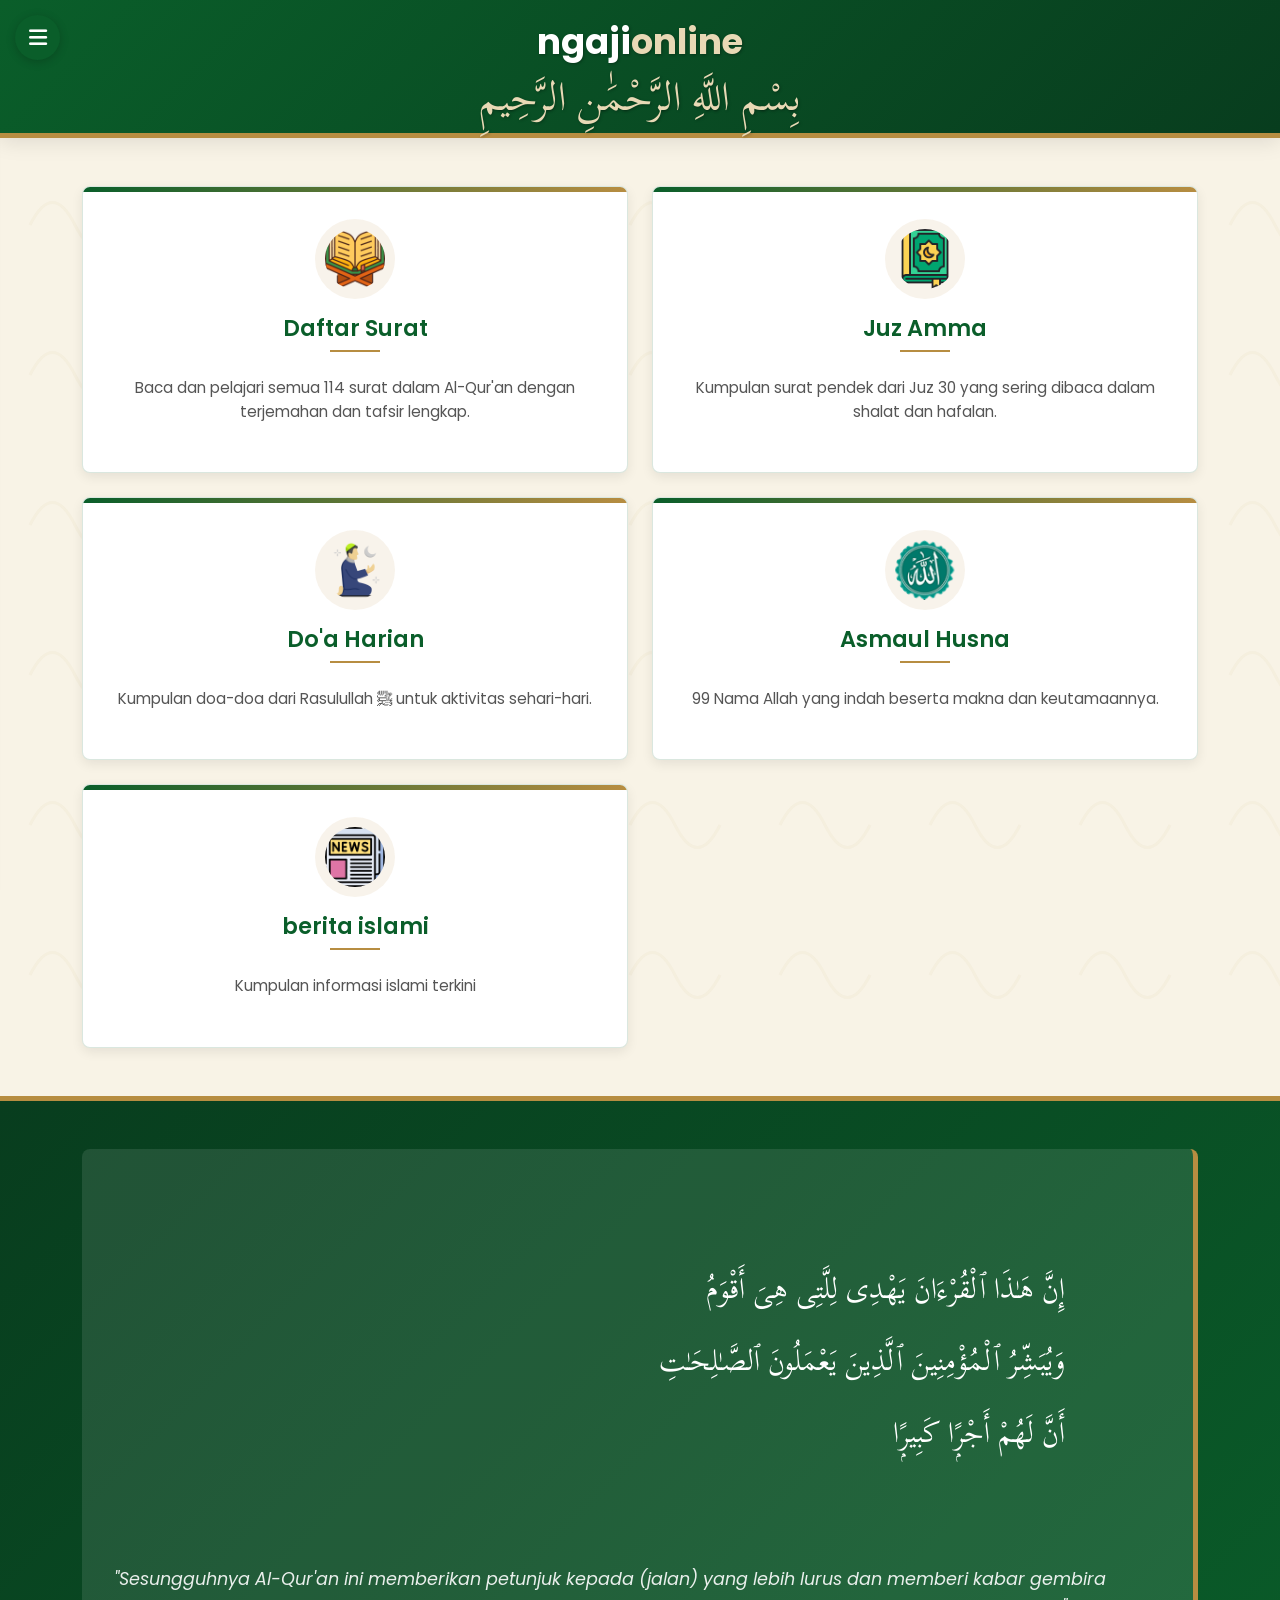
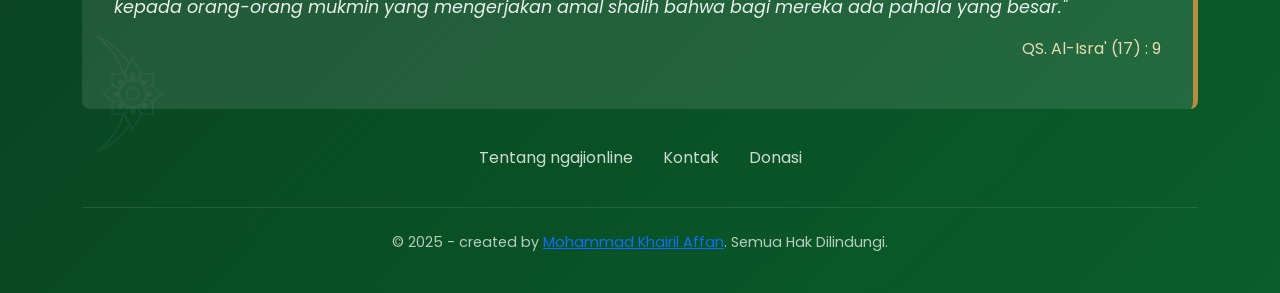
==== index.html @ c401ebb1 "Add files via upload" ====
<!DOCTYPE html>
<html lang="id">
  <head>
    <meta charset="utf-8" />
    <meta name="viewport" content="width=device-width, initial-scale=1" />
    <title>ngajionline - Platform Digital Al-Qur'an</title>
    <link
      href="https://cdn.jsdelivr.net/npm/bootstrap@5.2.3/dist/css/bootstrap.min.css"
      rel="stylesheet"
    />
    <link
      rel="stylesheet"
      href="https://cdnjs.cloudflare.com/ajax/libs/font-awesome/6.4.0/css/all.min.css"
    />
    <link
      href="https://fonts.googleapis.com/css2?family=Poppins:wght@300;400;500;600;700&family=Amiri:wght@400;700&family=Lateef&family=Scheherazade+New:wght@400;700&display=swap"
      rel="stylesheet"
    />
    <style>
      :root {
        --islamic-green: #0a5e2a;
        --gold: #b78d41;
        --cream: #f8f3e6;
        --light-gold: #e8d9b5;
        --dark-green: #083d1e;
        --white: #ffffff;
      }

      body {
        font-family: "Poppins", sans-serif;
        background-color: var(--cream);
        color: #333;
        overflow-x: hidden;
        background-image: url('data:image/svg+xml;utf8,<svg xmlns="http://www.w3.org/2000/svg" width="100" height="100" viewBox="0 0 100 100" opacity="0.05"><path d="M20,50 Q35,20 50,50 Q65,80 80,50" stroke="%23B78D41" fill="none" stroke-width="2"/></svg>');
        background-size: 150px;
      }

      /* Enhanced Sidebar Styles */
      .sidebar {
        height: 100vh;
        width: 280px;
        position: fixed;
        top: 0;
        left: -300px;
        background: linear-gradient(
          to bottom,
          var(--islamic-green),
          var(--dark-green)
        );
        box-shadow: 5px 0 15px rgba(0, 0, 0, 0.2);
        transition: 0.3s;
        z-index: 1000;
        padding-top: 20px;
        overflow-y: auto;
        color: white;
      }

      .sidebar-open {
        left: 0;
      }

      .sidebar-header {
        padding: 20px;
        text-align: center;
        border-bottom: 1px solid rgba(255, 255, 255, 0.1);
        margin-bottom: 20px;
        position: relative;
      }

      .sidebar-title {
        font-family: "Poppins", sans-serif;
        font-weight: 600;
        font-size: 1.5rem;
        color: var(--light-gold);
        margin-bottom: 0;
      }

      .menu-toggle {
        position: fixed;
        left: 15px;
        top: 15px;
        z-index: 1100;
        background: var(--islamic-green);
        color: white;
        border: none;
        width: 45px;
        height: 45px;
        border-radius: 50%;
        font-size: 1.3rem;
        box-shadow: 0 2px 10px rgba(0, 0, 0, 0.2);
        transition: all 0.3s ease;
      }

      .menu-toggle:hover {
        background: var(--dark-green);
        transform: scale(1.1);
      }

      .overlay {
        position: fixed;
        top: 0;
        left: 0;
        width: 100%;
        height: 100%;
        background: rgba(0, 0, 0, 0.5);
        z-index: 999;
        display: none;
        backdrop-filter: blur(3px);
      }

      .sidebar-menu {
        padding: 0 20px;
      }

      .sidebar-menu li {
        margin-bottom: 5px;
        position: relative;
        transition: all 0.3s ease;
      }

      .sidebar-menu li a {
        display: block;
        padding: 12px 15px;
        color: rgba(255, 255, 255, 0.9);
        text-decoration: none;
        border-radius: 5px;
        transition: all 0.3s ease;
        font-size: 0.95rem;
        position: relative;
        z-index: 1;
      }

      .sidebar-menu li a:hover {
        color: white;
        background: rgba(255, 255, 255, 0.1);
        transform: translateX(5px);
      }

      .sidebar-menu li a::before {
        content: "";
        position: absolute;
        top: 0;
        left: 0;
        width: 3px;
        height: 100%;
        background: var(--gold);
        border-radius: 5px 0 0 5px;
        opacity: 0;
        transition: all 0.3s ease;
      }

      .sidebar-menu li a:hover::before {
        opacity: 1;
      }

      .sidebar-menu li i {
        width: 25px;
        text-align: center;
        margin-right: 10px;
        color: var(--light-gold);
      }

      .sidebar-footer {
        padding: 20px;
        text-align: center;
        margin-top: 20px;
        border-top: 1px solid rgba(255, 255, 255, 0.1);
        font-size: 0.8rem;
        color: rgba(255, 255, 255, 0.6);
      }

      .sidebar-pattern {
        position: absolute;
        bottom: 0;
        right: 0;
        width: 100px;
        height: 100px;
        background-image: url('data:image/svg+xml;utf8,<svg xmlns="http://www.w3.org/2000/svg" viewBox="0 0 100 100"><path d="M20,50 Q35,20 50,50 Q65,80 80,50" stroke="%23B78D41" fill="none" stroke-width="2" opacity="0.2"/></svg>');
        background-repeat: no-repeat;
        background-position: bottom right;
        opacity: 0.1;
        z-index: 0;
      }

      .arabic-text {
        font-family: "Scheherazade New", "Amiri", serif;
        font-size: 2rem;
        text-align: center;
        margin-bottom: 2rem;
      }

      .arabic-font {
        font-family: "Scheherazade New", "Amiri", "Lateef", serif;
      }

      /* Header Styles */
      .main-header {
        background: linear-gradient(
          135deg,
          var(--islamic-green) 0%,
          var(--dark-green) 100%
        );
        box-shadow: 0 4px 20px rgba(0, 0, 0, 0.1);
        padding: 1rem 0;
        position: relative;
        z-index: 1000;
        border-bottom: 5px solid var(--gold);
      }

      .basmallah {
        font-family: "Scheherazade New", serif;
        font-size: 2.5rem;
        color: var(--light-gold);
        text-align: center;
        margin-top: 0.5rem;
        line-height: 1;
        text-shadow: 1px 1px 3px rgba(0, 0, 0, 0.3);
      }

      .logo {
        font-family: "Poppins", sans-serif;
        font-weight: 700;
        font-size: 2.2rem;
        color: var(--white);
        text-align: center;
        text-shadow: 1px 1px 3px rgba(0, 0, 0, 0.3);
        position: relative;
        display: inline-block;
      }

      .logo span {
        color: var(--light-gold);
      }

      .logo-container {
        text-align: center;
        position: relative;
      }

      /* Menu Card Styles */
      .menu-grid {
        display: grid;
        grid-template-columns: repeat(auto-fit, minmax(280px, 1fr));
        gap: 2rem;
        padding: 2rem;
      }

      .menu-card {
        background: var(--white);
        border-radius: 8px;
        overflow: hidden;
        box-shadow: 0 4px 12px rgba(0, 0, 0, 0.08);
        transition: all 0.3s ease;
        text-decoration: none !important;
        border: 1px solid rgba(10, 94, 42, 0.15);
        position: relative;
        height: 100%;
        display: flex;
        flex-direction: column;
      }

      .menu-card:hover {
        transform: translateY(-5px);
        box-shadow: 0 8px 20px rgba(0, 0, 0, 0.12);
      }

      .menu-card::before {
        content: "";
        position: absolute;
        top: 0;
        left: 0;
        right: 0;
        height: 5px;
        background: linear-gradient(
          90deg,
          var(--islamic-green) 0%,
          var(--gold) 100%
        );
      }

      .card-icon {
        width: 80px;
        height: 80px;
        margin: 2rem auto 1rem;
        display: flex;
        align-items: center;
        justify-content: center;
        background: rgba(183, 141, 65, 0.1);
        border-radius: 50%;
        color: var(--islamic-green);
        font-size: 2.5rem;
      }

      .card-title {
        color: var(--islamic-green);
        font-weight: 600;
        text-align: center;
        margin-bottom: 1.5rem;
        font-size: 1.4rem;
        position: relative;
        padding-bottom: 10px;
      }

      .card-title::after {
        content: "";
        position: absolute;
        bottom: 0;
        left: 50%;
        transform: translateX(-50%);
        width: 50px;
        height: 2px;
        background: var(--gold);
      }

      .card-desc {
        color: #555;
        text-align: center;
        padding: 0 1.5rem 2rem;
        font-size: 0.95rem;
        line-height: 1.6;
      }

      /* Ayat Hari Ini Section */
      .daily-verse {
        background: var(--white);
        border-radius: 8px;
        padding: 2rem;
        margin: 2rem auto;
        max-width: 800px;
        box-shadow: 0 4px 12px rgba(0, 0, 0, 0.08);
        border-top: 5px solid var(--islamic-green);
        position: relative;
        overflow: hidden;
      }

      .daily-verse::before {
        content: "﴾";
        font-family: "Scheherazade New", serif;
        font-size: 8rem;
        color: rgba(183, 141, 65, 0.1);
        position: absolute;
        top: -20px;
        right: 10px;
        line-height: 1;
        z-index: 0;
      }

      .verse-title {
        color: var(--islamic-green);
        font-weight: 600;
        margin-bottom: 1.5rem;
        text-align: center;
        position: relative;
        z-index: 1;
      }

      .verse-arabic {
        font-family: "Scheherazade New", serif;
        font-size: 2.2rem;
        line-height: 1.8;
        text-align: right;
        color: var(--dark-green);
        margin-bottom: 1.5rem;
        position: relative;
        z-index: 1;
      }

      .verse-translation {
        font-style: italic;
        color: #555;
        font-size: 1.1rem;
        line-height: 1.6;
        margin-bottom: 0.5rem;
        position: relative;
        z-index: 1;
      }

      .verse-reference {
        color: var(--gold);
        font-weight: 500;
        text-align: center;
        position: relative;
        z-index: 1;
      }

      /* Footer Styles */
      .main-footer {
        background: linear-gradient(
          135deg,
          var(--dark-green) 0%,
          var(--islamic-green) 100%
        );
        color: var(--white);
        padding: 3rem 0 1.5rem;
        position: relative;
        overflow: hidden;
        border-top: 5px solid var(--gold);
      }

      .verse-container {
        background: rgba(255, 255, 255, 0.1);
        border-radius: 8px;
        padding: 2rem;
        margin-bottom: 2rem;
        border-right: 5px solid var(--gold);
        position: relative;
      }

      .verse-container::before {
        content: "﴿";
        font-family: "Scheherazade New", serif;
        font-size: 8rem;
        color: rgba(255, 255, 255, 0.05);
        position: absolute;
        bottom: -30px;
        left: 10px;
        line-height: 1;
      }

      .footer-verse-arabic {
        font-family: "Scheherazade New", serif;
        font-size: 2rem;
        line-height: 1.8;
        text-align: right;
        color: var(--white);
        margin-bottom: 1.5rem;
      }

      .footer-verse-translation {
        font-style: italic;
        opacity: 0.9;
        font-size: 1.1rem;
        line-height: 1.6;
      }

      .footer-verse-reference {
        text-align: right;
        color: var(--light-gold);
      }

      .footer-links {
        display: flex;
        justify-content: center;
        flex-wrap: wrap;
        margin-bottom: 2rem;
      }

      .footer-links a {
        color: rgba(255, 255, 255, 0.8);
        text-decoration: none;
        transition: all 0.3s ease;
        margin: 0 15px;
        position: relative;
        padding: 5px 0;
      }

      .footer-links a:hover {
        color: var(--light-gold);
      }

      .footer-links a::after {
        content: "";
        position: absolute;
        bottom: 0;
        left: 0;
        width: 0;
        height: 1px;
        background: var(--light-gold);
        transition: width 0.3s ease;
      }

      .footer-links a:hover::after {
        width: 100%;
      }

      .copyright {
        margin-top: 2rem;
        padding-top: 1.5rem;
        border-top: 1px solid rgba(255, 255, 255, 0.1);
        color: rgba(255, 255, 255, 0.7);
        font-size: 0.9rem;
        text-align: center;
      }

      /* Dekorasi Islami */
      .islamic-pattern {
        position: absolute;
        width: 150px;
        height: 150px;
        opacity: 0.1;
        z-index: 0;
      }

      .pattern-1 {
        top: 20px;
        left: 20px;
        background-image: url('data:image/svg+xml;utf8,<svg xmlns="http://www.w3.org/2000/svg" viewBox="0 0 100 100"><path d="M50,0 C60,20 80,20 100,50 C80,60 80,80 50,100 C40,80 20,80 0,50 C20,40 20,20 50,0 Z" fill="%23B78D41"/></svg>');
        background-size: contain;
      }

      .pattern-2 {
        bottom: 20px;
        right: 20px;
        background-image: url('data:image/svg+xml;utf8,<svg xmlns="http://www.w3.org/2000/svg" viewBox="0 0 100 100"><path d="M20,50 Q35,20 50,50 Q65,80 80,50" stroke="%23B78D41" fill="none" stroke-width="4"/></svg>');
        background-size: contain;
        transform: rotate(180deg);
      }

      .footer-verse-container {
        background: rgba(255, 255, 255, 0.1);
        border-radius: 8px;
        padding: 1.5rem;
        margin-bottom: 2rem;
        border-right: 5px solid var(--gold);
        position: relative;
      }

      .footer-verse-arabic {
        font-family: "Scheherazade New", "Amiri", serif;
        font-size: 1.8rem;
        line-height: 2.5;
        text-align: right;
        color: var(--white);
        margin-bottom: 1.5rem;
        word-wrap: break-word;
        white-space: pre-wrap;
        overflow-wrap: anywhere;
        hyphens: manual;
        padding: 0;
        direction: rtl;
        text-align: justify;
        text-justify: inter-word;
      }

      .footer-verse-translation {
        font-style: italic;
        opacity: 0.9;
        font-size: 1.1rem;
        line-height: 1.6;
        text-align: left;
        margin-top: 1rem;
      }
      /* Thank You Popup Styles */
      #thankYouModal .modal-content {
        border-radius: 15px;
        overflow: hidden;
      }

      #thankYouModal .modal-body {
        padding: 0;
      }

      #thankYouModal h4 {
        font-family: "Poppins", sans-serif;
        font-weight: 600;
        color: var(--islamic-green);
      }

      #thankYouModal p {
        font-family: "Poppins", sans-serif;
        font-size: 1.1rem;
        line-height: 1.6;
      }

      #thankYouModal .text-muted {
        font-style: italic;
      }

      /* Responsive Adjustments */
      @media (max-width: 768px) {
        .main-header {
          padding: 0.5rem 0;
          position: sticky;
          top: 0;
          z-index: 1000;
        }

        .logo {
          font-size: 1.5rem;
        }

        .basmallah {
          font-size: 1.8rem;
          margin-top: 0.3rem;
        }

        .footer-verse-arabic {
          font-size: 1.6rem;
          line-height: 2.2;
        }
      }

      @media (max-width: 576px) {
        .footer-verse-arabic {
          font-size: 1.4rem;
          line-height: 2;
        }

        .footer-verse-translation {
          font-size: 1rem;
        }

        /* Tambahkan navbar mobile */
        .mobile-navbar {
          display: flex;
          justify-content: space-around;
          background: var(--dark-green);
          padding: 0.5rem 0;
          position: fixed;
          bottom: 0;
          width: 100%;
          z-index: 1000;
        }

        .mobile-nav-item {
          color: white;
          text-align: center;
          font-size: 0.8rem;
        }

        .mobile-nav-item i {
          display: block;
          font-size: 1.2rem;
          margin-bottom: 0.2rem;
        }
      }
    </style>
  </head>
  <body>
    <!-- Tombol Toggle Sidebar -->
    <button class="menu-toggle">
      <i class="fas fa-bars"></i>
    </button>

    <!-- Overlay -->
    <div class="overlay"></div>

    <!-- Enhanced Sidebar -->
    <div class="sidebar">
      <div class="sidebar-header">
        <h3 class="sidebar-title">ngaji online</h3>
      </div>

      <ul class="sidebar-menu list-unstyled">
        <li>
          <a href="#"> <i class="fas fa-home"></i> Beranda </a>
        </li>
        <li>
          <a href="/surat/index.html">
            <i class="fas fa-book-quran"></i> Daftar Surat
          </a>
        </li>
        <li>
          <a href="/juz-amma/index.html">
            <i class="fas fa-star"></i> Juz Amma
          </a>
        </li>
        <li>
          <a href="/doa-doa/index.html">
            <i class="fas fa-hands-praying"></i> Doa Harian
          </a>
        </li>
        <li>
          <a href="/asmaul-husna/index.html">
            <i class="fas fa-pray"></i> Asmaul Husna
          </a>
        </li>
        <li>
          <a href="profil.html">
            <i class="fas fa-user-tie"></i> Profile Pengembang
          </a>
        </li>
        <li>
          <a href="#" id="reportIssueBtn">
            <i class="fas fa-bug"></i> Laporkan Masalah
          </a>
        </li>
      </ul>

      <div class="sidebar-footer">
        <p>ngajionline v1.0.0</p>
        <p class="arabic-font" style="font-size: 1.2rem; margin-top: 5px">
          وَمَا تَوْفِيقِي إِلَّا بِاللَّهِ
        </p>
      </div>

      <div class="sidebar-pattern"></div>
    </div>

    <!-- Report Issue Modal -->
    <div
      class="modal fade"
      id="reportIssueModal"
      tabindex="-1"
      aria-hidden="true"
    >
      <div class="modal-dialog">
        <div class="modal-content">
          <div class="modal-header">
            <h5 class="modal-title">Laporkan Masalah</h5>
            <button
              type="button"
              class="btn-close"
              data-bs-dismiss="modal"
              aria-label="Close"
            ></button>
          </div>
          <div class="modal-body">
            <form id="issueForm">
              <div class="mb-3">
                <label for="issueName" class="form-label">Nama Masalah*</label>
                <input
                  type="text"
                  class="form-control"
                  id="issueName"
                  required
                />
              </div>
              <div class="mb-3">
                <label for="issueDescription" class="form-label"
                  >Deskripsi Masalah*</label
                >
                <textarea
                  class="form-control"
                  id="issueDescription"
                  rows="3"
                  required
                ></textarea>
              </div>
              <div class="mb-3">
                <label for="issueLocation" class="form-label"
                  >Letak Masalah*</label
                >
                <input
                  type="text"
                  class="form-control"
                  id="issueLocation"
                  required
                />
              </div>
              <div class="mb-3">
                <label for="issueScreenshot" class="form-label"
                  >Screenshot (Opsional)</label
                >
                <input
                  class="form-control"
                  type="file"
                  id="issueScreenshot"
                  accept="image/*"
                />
              </div>
              <div class="alert alert-info">
                Laporan akan dikirim via WhatsApp ke tim pengembang
              </div>
            </form>
          </div>
          <div class="modal-footer">
            <button
              type="button"
              class="btn btn-secondary"
              data-bs-dismiss="modal"
            >
              Tutup
            </button>
            <button type="button" class="btn btn-primary" id="sendReportBtn">
              Kirim Laporan
            </button>
          </div>
        </div>
      </div>
    </div>

    <script>
      document.addEventListener("DOMContentLoaded", function () {
        // Show modal when report issue is clicked
        document
          .getElementById("reportIssueBtn")
          .addEventListener("click", function (e) {
            e.preventDefault();
            var modal = new bootstrap.Modal(
              document.getElementById("reportIssueModal")
            );
            modal.show();
          });

        // Handle form submission
        document
          .getElementById("sendReportBtn")
          .addEventListener("click", function () {
            const name = document.getElementById("issueName").value;
            const description =
              document.getElementById("issueDescription").value;
            const location = document.getElementById("issueLocation").value;
            const fileInput = document.getElementById("issueScreenshot");

            if (!name || !description || !location) {
              alert("Harap isi semua field yang wajib diisi!");
              return;
            }

            // Format WhatsApp message
            let message =
              `*Laporan Masalah Ngaji Online*%0A%0A` +
              `*Nama Masalah:* ${name}%0A` +
              `*Deskripsi:* ${description}%0A` +
              `*Letak Masalah:* ${location}%0A` +
              `*Versi Aplikasi:* 1.0.0%0A` +
              `*Tanggal:* ${new Date().toLocaleString()}`;

            if (fileInput.files.length > 0) {
              message +=
                "%0A%0A*Catatan:* Terdapat screenshot yang dilampirkan";
            }

            // Open WhatsApp with the message
            window.open(
              `https://wa.me/6289630961095?text=${message}`,
              "_blank"
            );

            // Close the modal
            var modal = bootstrap.Modal.getInstance(
              document.getElementById("reportIssueModal")
            );
            modal.hide();

            // Reset form
            document.getElementById("issueForm").reset();

            // Show thank you popup
            var thankYouModal = new bootstrap.Modal(
              document.getElementById("thankYouModal")
            );
            thankYouModal.show();
          });
      });
    </script>

    <!-- Header with Basmallah -->
    <header class="main-header">
      <div class="container">
        <div class="logo-container">
          <div class="logo">ngaji<span>online</span></div>
        </div>
        <div class="basmallah arabic-font">
          بِسْمِ اللَّهِ الرَّحْمَٰنِ الرَّحِيمِ
        </div>
      </div>
    </header>

    <!-- Main Content -->
    <main class="container my-5">
      <!-- Feature Cards Grid -->
      <div class="row g-4">
        <div class="col-md-6">
          <a href="surat" class="menu-card">
            <div class="card-icon">
              <img
                src="/img/icon-surat.png"
                alt="Daftar Surat"
                style="
                  width: 60px;
                  height: 60px;
                  object-fit: cover;
                  border-radius: 50%;
                "
              />
            </div>
            <h3 class="card-title">Daftar Surat</h3>
            <p class="card-desc">
              Baca dan pelajari semua 114 surat dalam Al-Qur'an dengan
              terjemahan dan tafsir lengkap.
            </p>
          </a>
        </div>
        <div class="col-md-6">
          <a href="juz-amma" class="menu-card">
            <div class="card-icon">
              <img
                src="/img/juz-amma.png"
                alt="Juz Amma"
                style="
                  width: 60px;
                  height: 60px;
                  object-fit: cover;
                  border-radius: 50%;
                "
              />
            </div>
            <h3 class="card-title">Juz Amma</h3>
            <p class="card-desc">
              Kumpulan surat pendek dari Juz 30 yang sering dibaca dalam shalat
              dan hafalan.
            </p>
          </a>
        </div>
        <div class="col-md-6">
          <a href="doa-doa" class="menu-card">
            <div class="card-icon">
              <img
                src="/img/icon_doa.png"
                alt="Doa Harian"
                style="
                  width: 60px;
                  height: 60px;
                  object-fit: cover;
                  border-radius: 50%;
                "
              />
            </div>
            <h3 class="card-title">Do'a Harian</h3>
            <p class="card-desc">
              Kumpulan doa-doa dari Rasulullah ﷺ untuk aktivitas sehari-hari.
            </p>
          </a>
        </div>
        <div class="col-md-6">
          <a href="asmaul-husna" class="menu-card">
            <div class="card-icon">
              <img
                src="/img/icon-asmaul-husna.png"
                alt="Asmaul Husna"
                style="
                  width: 60px;
                  height: 60px;
                  object-fit: cover;
                  border-radius: 50%;
                "
              />
            </div>
            <h3 class="card-title">Asmaul Husna</h3>
            <p class="card-desc">
              99 Nama Allah yang indah beserta makna dan keutamaannya.
            </p>
          </a>
        </div>
        <div class="col-md-6">
          <a href="berita-islam" class="menu-card">
            <div class="card-icon">
              <img
                src="/img/newspaper.png"
                alt="Doa Tahlil"
                style="
                  width: 60px;
                  height: 60px;
                  object-fit: cover;
                  border-radius: 50%;
                "
              />
            </div>
            <h3 class="card-title">berita islami</h3>
            <p class="card-desc">Kumpulan informasi islami terkini</p>
          </a>
        </div>
      </div>
    </main>

    <!-- Footer with Verse -->
    <footer class="main-footer">
      <div class="container">
        <div class="verse-container">
          <p class="footer-verse-arabic" dir="rtl">
            إِنَّ هَـٰذَا ٱلْقُرْءَانَ يَهْدِى لِلَّتِى هِىَ أَقْوَمُ
            وَيُبَشِّرُ ٱلْمُؤْمِنِينَ ٱلَّذِينَ يَعْمَلُونَ ٱلصَّـٰلِحَـٰتِ
            أَنَّ لَهُمْ أَجْرًۭا كَبِيرًۭا
          </p>
          <p class="footer-verse-translation">
            "Sesungguhnya Al-Qur'an ini memberikan petunjuk kepada (jalan) yang
            lebih lurus dan memberi kabar gembira kepada orang-orang mukmin yang
            mengerjakan amal shalih bahwa bagi mereka ada pahala yang besar."
          </p>
          <p class="footer-verse-reference">QS. Al-Isra' (17) : 9</p>
        </div>

        <div class="footer-links">
          <a href="#">Tentang ngajionline</a>
          <a href="/profil.html">Kontak</a>
          <a href="https://saweria.co/khairilaffan">Donasi</a>
        </div>

        <div class="copyright">
          <p>
            &copy; 2025 - created by
            <a href="profil.html">Mohammad Khairil Affan</a>. Semua Hak
            Dilindungi.
          </p>
        </div>
      </div>
    </footer>

    <script src="https://code.jquery.com/jquery-3.6.2.min.js"></script>
    <script>
      $(document).ready(function () {
        // Toggle sidebar
        $(".menu-toggle").click(function () {
          $(".sidebar").toggleClass("sidebar-open");
          $(".overlay").fadeToggle();
          $("body").toggleClass("no-scroll");
          $(".mobile-nav-item").removeClass("active");
          $(this).addClass("active");
        });

        // Tutup sidebar saat klik overlay
        $(".overlay").click(function () {
          $(".sidebar").removeClass("sidebar-open");
          $(this).fadeOut();
          $("body").removeClass("no-scroll");
        });

        // Animasi menu item
        $(".sidebar-menu li").each(function (index) {
          $(this).css("transition-delay", index * 0.1 + "s");
        });
      });
    </script>
    <script src="https://cdn.jsdelivr.net/npm/bootstrap@5.2.3/dist/js/bootstrap.bundle.min.js"></script>

    <!-- Thank You Popup -->
    <div class="modal fade" id="thankYouModal" tabindex="-1" aria-hidden="true">
      <div class="modal-dialog modal-dialog-centered">
        <div
          class="modal-content"
          style="border: none; background: transparent"
        >
          <div class="text-center">
            <div
              class="bg-white p-4 rounded"
              style="box-shadow: 0 5px 15px rgba(0, 0, 0, 0.1)"
            >
              <h4 class="text-success mb-3">Terima Kasih Atas Laporan Anda</h4>
              <p class="mb-3">
                "Barangsiapa menunjuki kepada kebaikan maka dia akan mendapatkan
                pahala seperti pahala orang yang mengerjakannya"
              </p>
              <p class="text-muted small">HR. Muslim no. 1893</p>
              <button
                type="button"
                class="btn btn-success mt-2"
                data-bs-dismiss="modal"
              >
                Tutup
              </button>
            </div>
          </div>
        </div>
      </div>
    </div>
  </body>
</html>
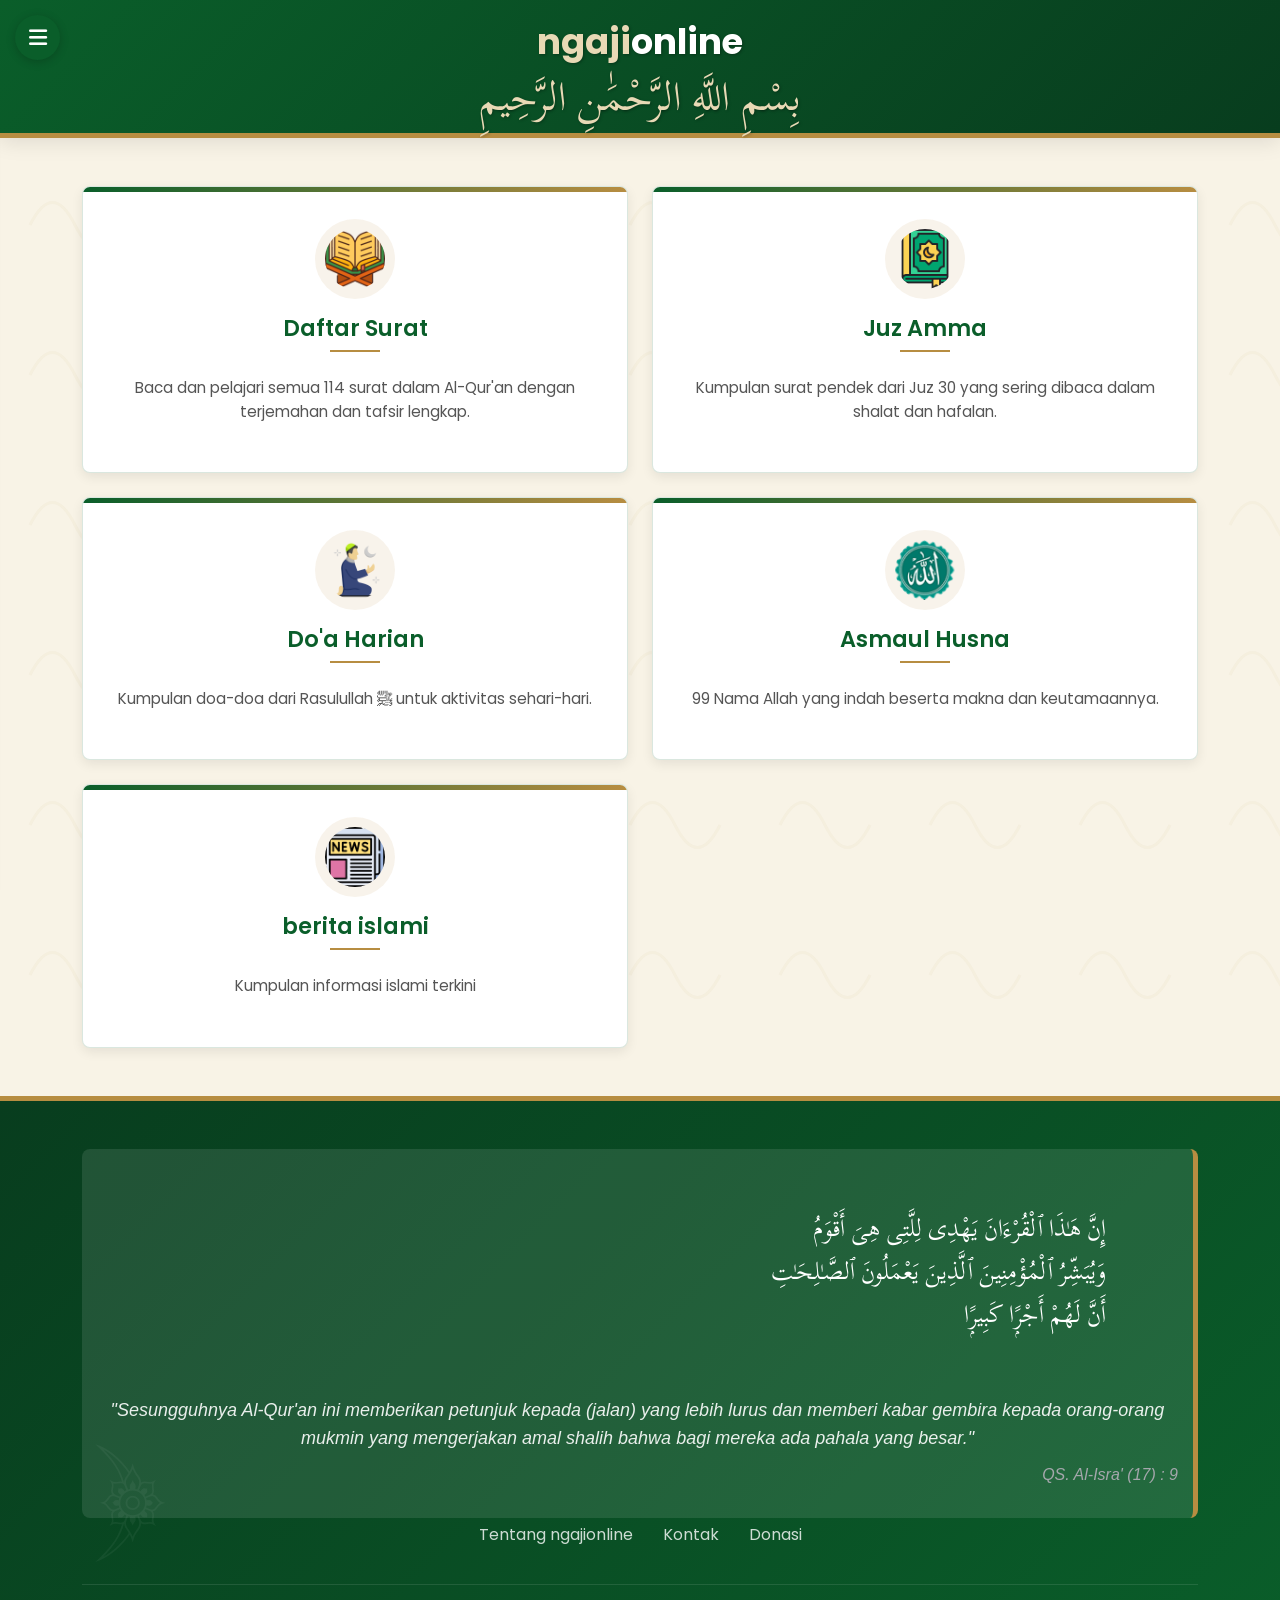
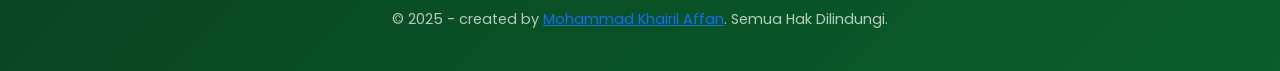
==== commit b4de39db: "Update index.html" ====
--- a/index.html
+++ b/index.html
@@ -646,22 +646,22 @@
           <a href="#"> <i class="fas fa-home"></i> Beranda </a>
         </li>
         <li>
-          <a href="/surat/index.html">
+          <a href="surat/index.html">
             <i class="fas fa-book-quran"></i> Daftar Surat
           </a>
         </li>
         <li>
-          <a href="/juz-amma/index.html">
+          <a href="juz-amma/index.html">
             <i class="fas fa-star"></i> Juz Amma
           </a>
         </li>
         <li>
-          <a href="/doa-doa/index.html">
+          <a href="doa-doa/index.html">
             <i class="fas fa-hands-praying"></i> Doa Harian
           </a>
         </li>
         <li>
-          <a href="/asmaul-husna/index.html">
+          <a href="asmaul-husna/index.html">
             <i class="fas fa-pray"></i> Asmaul Husna
           </a>
         </li>
@@ -840,7 +840,7 @@
     <header class="main-header">
       <div class="container">
         <div class="logo-container">
-          <div class="logo">ngaji<span>online</span></div>
+          <div class="logo"><span>ngaji</span>online</div>
         </div>
         <div class="basmallah arabic-font">
           بِسْمِ اللَّهِ الرَّحْمَٰنِ الرَّحِيمِ
@@ -856,7 +856,7 @@
           <a href="surat" class="menu-card">
             <div class="card-icon">
               <img
-                src="/img/icon-surat.png"
+                src="img/icon-surat.png"
                 alt="Daftar Surat"
                 style="
                   width: 60px;
@@ -877,7 +877,7 @@
           <a href="juz-amma" class="menu-card">
             <div class="card-icon">
               <img
-                src="/img/juz-amma.png"
+                src="img/juz-amma.png"
                 alt="Juz Amma"
                 style="
                   width: 60px;
@@ -898,7 +898,7 @@
           <a href="doa-doa" class="menu-card">
             <div class="card-icon">
               <img
-                src="/img/icon_doa.png"
+                src="img/icon_doa.png"
                 alt="Doa Harian"
                 style="
                   width: 60px;
@@ -918,7 +918,7 @@
           <a href="asmaul-husna" class="menu-card">
             <div class="card-icon">
               <img
-                src="/img/icon-asmaul-husna.png"
+                src="img/icon-asmaul-husna.png"
                 alt="Asmaul Husna"
                 style="
                   width: 60px;
@@ -938,7 +938,7 @@
           <a href="berita-islam" class="menu-card">
             <div class="card-icon">
               <img
-                src="/img/newspaper.png"
+                src="img/newspaper.png"
                 alt="Doa Tahlil"
                 style="
                   width: 60px;
@@ -971,6 +971,90 @@
           </p>
           <p class="footer-verse-reference">QS. Al-Isra' (17) : 9</p>
         </div>
+
+        <style>
+          .verse-container {
+            max-width: 100%;
+            margin: 0 auto;
+            padding: 15px;
+            text-align: center;
+            font-family: "Traditional Arabic", "Arial", sans-serif;
+            direction: rtl;
+          }
+
+          .footer-verse-arabic {
+            font-size: clamp(18px, 3vw, 24px);
+            line-height: 1.8;
+            margin-bottom: 15px;
+            color: #2a4365;
+          }
+
+          .footer-verse-translation {
+            font-size: clamp(14px, 2vw, 18px);
+            line-height: 1.6;
+            margin-bottom: 10px;
+            color: #4a5568;
+            direction: ltr;
+            text-align: center;
+          }
+
+          .footer-verse-reference {
+            font-size: clamp(12px, 1.8vw, 16px);
+            color: #718096;
+            font-style: italic;
+          }
+
+          @media (max-width: 768px) {
+            .verse-container {
+              padding: 10px;
+            }
+            .footer-verse-arabic {
+              line-height: 1.6;
+            }
+          }
+        </style>
+
+        <style>
+          .verse-container {
+            max-width: 100%;
+            margin: 0 auto;
+            padding: 15px;
+            text-align: center;
+            font-family: "Traditional Arabic", "Arial", sans-serif;
+            direction: rtl;
+          }
+
+          .footer-verse-arabic {
+            font-size: clamp(18px, 3vw, 24px);
+            line-height: 1.8;
+            margin-bottom: 15px;
+            color: #ffffff;
+          }
+
+          .footer-verse-translation {
+            font-size: clamp(14px, 2vw, 18px);
+            line-height: 1.6;
+            margin-bottom: 10px;
+            color: #ffffff;
+            direction: ltr;
+            text-align: center;
+          }
+
+          .footer-verse-reference {
+            font-size: clamp(12px, 1.8vw, 16px);
+            color: #a4a7ac;
+            font-style: italic;
+          }
+
+          @media (max-width: 768px) {
+            .verse-container {
+              padding: 10px;
+            }
+            .footer-verse-arabic {
+              line-height: 1.6;
+            }
+          }
+        </style>
 
         <div class="footer-links">
           <a href="#">Tentang ngajionline</a>
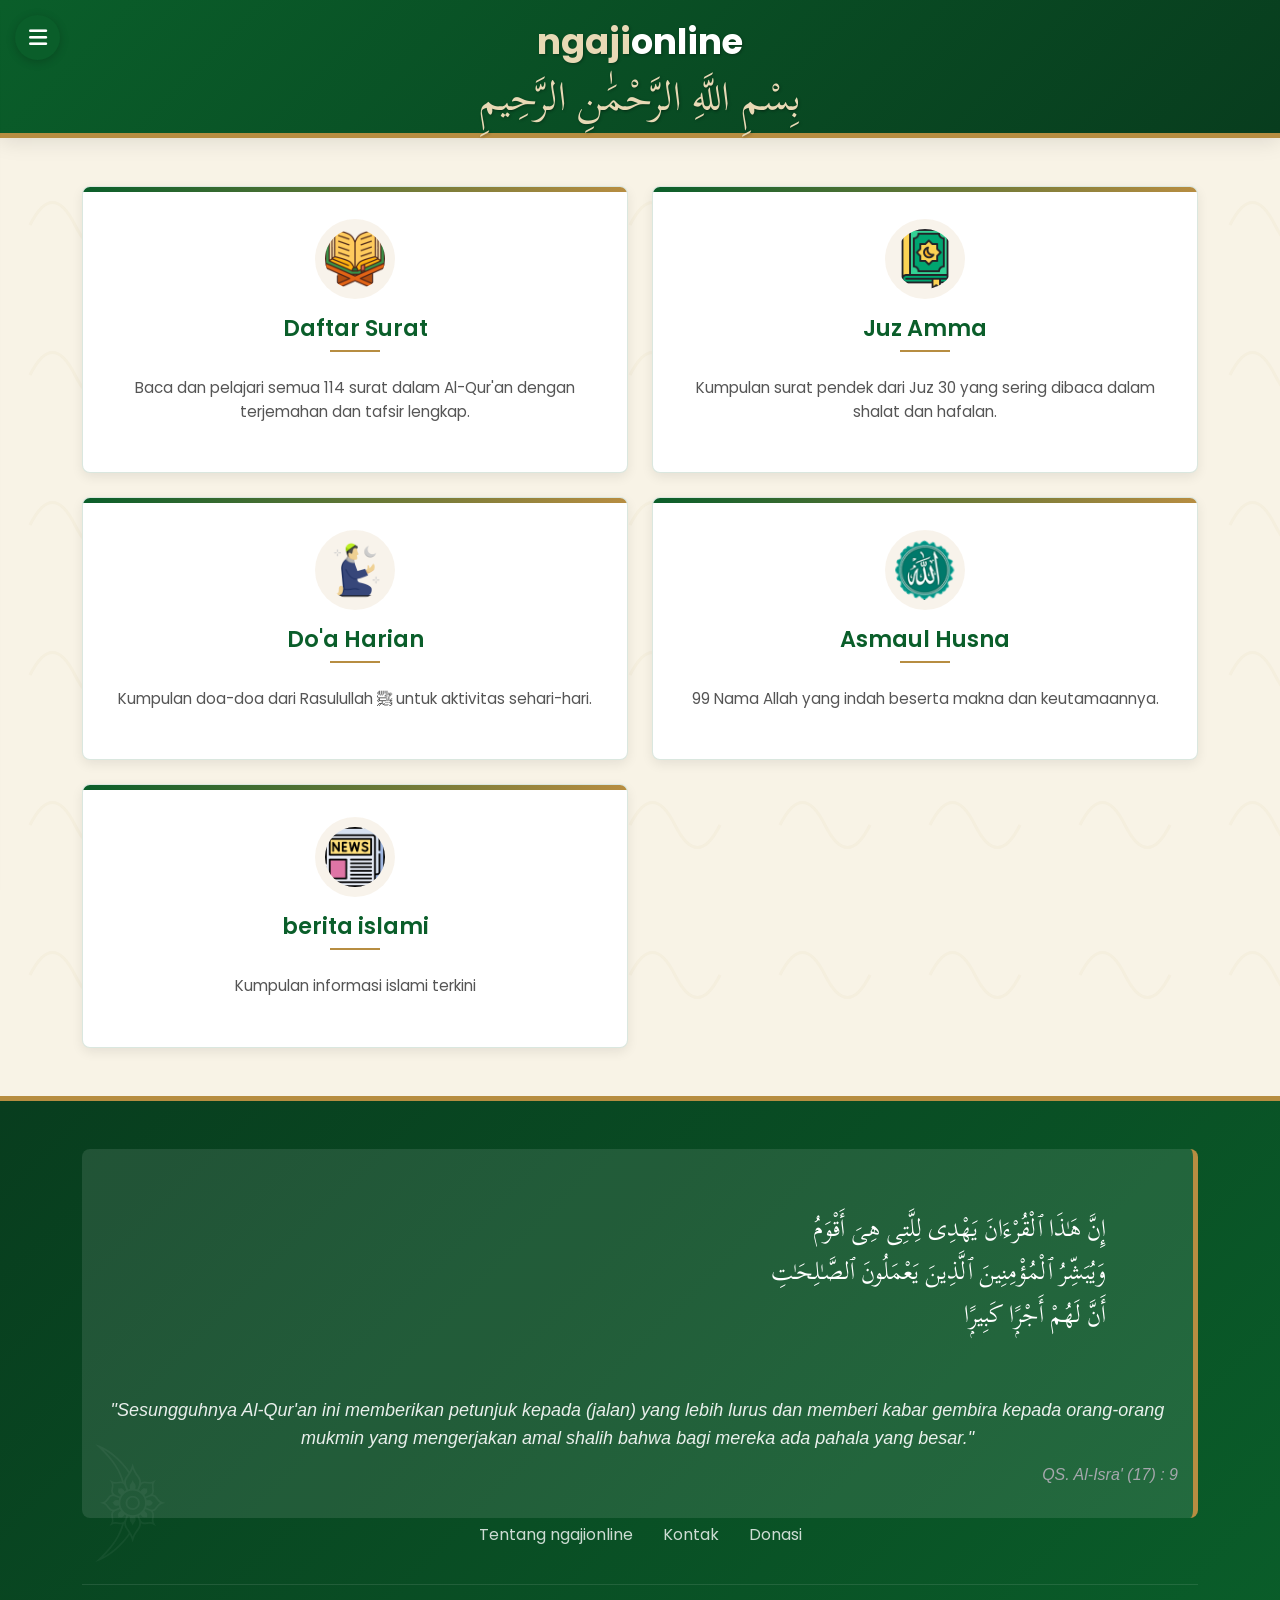
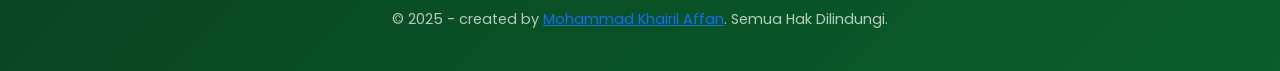
==== commit 3313ff28: "Update index.html" ====
--- a/index.html
+++ b/index.html
@@ -640,7 +640,6 @@
       <div class="sidebar-header">
         <h3 class="sidebar-title">ngaji online</h3>
       </div>
-
       <ul class="sidebar-menu list-unstyled">
         <li>
           <a href="#"> <i class="fas fa-home"></i> Beranda </a>
@@ -687,88 +686,108 @@
       <div class="sidebar-pattern"></div>
     </div>
 
-    <!-- Report Issue Modal -->
-    <div
-      class="modal fade"
-      id="reportIssueModal"
-      tabindex="-1"
-      aria-hidden="true"
-    >
-      <div class="modal-dialog">
-        <div class="modal-content">
-          <div class="modal-header">
-            <h5 class="modal-title">Laporkan Masalah</h5>
-            <button
-              type="button"
-              class="btn-close"
-              data-bs-dismiss="modal"
-              aria-label="Close"
-            ></button>
+<div class="modal fade" id="reportIssueModal" tabindex="-1" aria-hidden="true" style="z-index: 1060;">
+  <div class="modal-dialog modal-dialog-centered">
+    <div class="modal-content">
+      <div class="modal-header bg-light">
+        <h5 class="modal-title fw-bold">Laporkan Masalah</h5>
+        <button type="button" class="btn-close" data-bs-dismiss="modal" aria-label="Close"></button>
+      </div>
+      <div class="modal-body">
+        <form id="issueForm">
+          <!-- Nama Masalah -->
+          <div class="mb-3">
+            <label for="issueName" class="form-label fw-semibold">Nama Masalah <span class="text-danger">*</span></label>
+            <input type="text" class="form-control" id="issueName" placeholder="Contoh: Menu tidak responsive" required>
           </div>
-          <div class="modal-body">
-            <form id="issueForm">
-              <div class="mb-3">
-                <label for="issueName" class="form-label">Nama Masalah*</label>
-                <input
-                  type="text"
-                  class="form-control"
-                  id="issueName"
-                  required
-                />
-              </div>
-              <div class="mb-3">
-                <label for="issueDescription" class="form-label"
-                  >Deskripsi Masalah*</label
-                >
-                <textarea
-                  class="form-control"
-                  id="issueDescription"
-                  rows="3"
-                  required
-                ></textarea>
-              </div>
-              <div class="mb-3">
-                <label for="issueLocation" class="form-label"
-                  >Letak Masalah*</label
-                >
-                <input
-                  type="text"
-                  class="form-control"
-                  id="issueLocation"
-                  required
-                />
-              </div>
-              <div class="mb-3">
-                <label for="issueScreenshot" class="form-label"
-                  >Screenshot (Opsional)</label
-                >
-                <input
-                  class="form-control"
-                  type="file"
-                  id="issueScreenshot"
-                  accept="image/*"
-                />
-              </div>
-              <div class="alert alert-info">
-                Laporan akan dikirim via WhatsApp ke tim pengembang
-              </div>
-            </form>
+          
+          <!-- Deskripsi Masalah -->
+          <div class="mb-3">
+            <label for="issueDescription" class="form-label fw-semibold">Deskripsi Masalah <span class="text-danger">*</span></label>
+            <textarea class="form-control" id="issueDescription" rows="3" 
+                      placeholder="Jelaskan masalah yang terjadi secara detail" required></textarea>
           </div>
-          <div class="modal-footer">
-            <button
-              type="button"
-              class="btn btn-secondary"
-              data-bs-dismiss="modal"
-            >
-              Tutup
-            </button>
-            <button type="button" class="btn btn-primary" id="sendReportBtn">
-              Kirim Laporan
-            </button>
+          
+          <!-- Letak Masalah -->
+          <div class="mb-3">
+            <label for="issueLocation" class="form-label fw-semibold">Letak Masalah <span class="text-danger">*</span></label>
+            <input type="text" class="form-control" id="issueLocation" 
+                   placeholder="Contoh: Sidebar kiri, Halaman Dashboard" required>
           </div>
-        </div>
+          
+          <!-- Upload Screenshot -->
+          <div class="mb-3">
+            <label for="issueScreenshot" class="form-label fw-semibold">Screenshot (Opsional)</label>
+            <input class="form-control" type="file" id="issueScreenshot" accept="image/*">
+            <div class="form-text">Format: JPG, PNG (Maks. 5MB)</div>
+          </div>
+          
+          <div class="alert alert-info mb-0">
+            <i class="bi bi-info-circle me-2"></i>
+            Laporan akan dikirim ke tim teknis
+          </div>
+        </form>
+      </div>
+      <div class="modal-footer">
+        <button type="button" class="btn btn-secondary" data-bs-dismiss="modal">
+          <i class="bi bi-x-lg me-1"></i> Tutup
+        </button>
+        <button type="submit" class="btn btn-primary" id="sendReportBtn">
+          <i class="bi bi-send me-1"></i> Kirim
+        </button>
       </div>
     </div>
+  </div>
+</div>
+
+<style>
+  /* Pastikan modal muncul di atas sidebar */
+  .modal {
+    z-index: 1060 !important; /* Lebih tinggi dari z-index sidebar */
+  }
+  
+  /* Perbaikan tata letak untuk mencegah tumpang tindih */
+  .modal-dialog {
+    margin-right: auto;
+    margin-left: auto;
+    max-width: 95%;
+  }
+  
+  @media (min-width: 576px) {
+    .modal-dialog {
+      max-width: 500px;
+    }
+  }
+  
+  /* Jika sidebar menggunakan z-index tinggi */
+  .sidebar {
+    z-index: 1040 !important; /* Pastikan lebih rendah dari modal */
+  }
+</style>
+
+<script>
+// Script untuk menangani pengiriman form
+document.getElementById('sendReportBtn').addEventListener('click', function() {
+  const form = document.getElementById('issueForm');
+  if (form.checkValidity()) {
+    // Ambil nilai form
+    const problemName = document.getElementById('issueName').value;
+    const problemDesc = document.getElementById('issueDescription').value;
+    const problemLocation = document.getElementById('issueLocation').value;
+    
+    // Kirim via WhatsApp (contoh)
+    const whatsappNumber = "6281234567890";
+    const message = `*Laporan Masalah*%0A%0ANama: ${problemName}%0ADeskripsi: ${problemDesc}%0ALokasi: ${problemLocation}`;
+    
+    window.open(`https://wa.me/${whatsappNumber}?text=${message}`, '_blank');
+    
+    // Tutup modal
+    bootstrap.Modal.getInstance(document.getElementById('reportIssueModal')).hide();
+  } else {
+    form.reportValidity();
+  }
+});
+</script>
 
     <script>
       document.addEventListener("DOMContentLoaded", function () {
@@ -1058,7 +1077,7 @@
 
         <div class="footer-links">
           <a href="#">Tentang ngajionline</a>
-          <a href="/profil.html">Kontak</a>
+          <a href="profil.html">Kontak</a>
           <a href="https://saweria.co/khairilaffan">Donasi</a>
         </div>
 
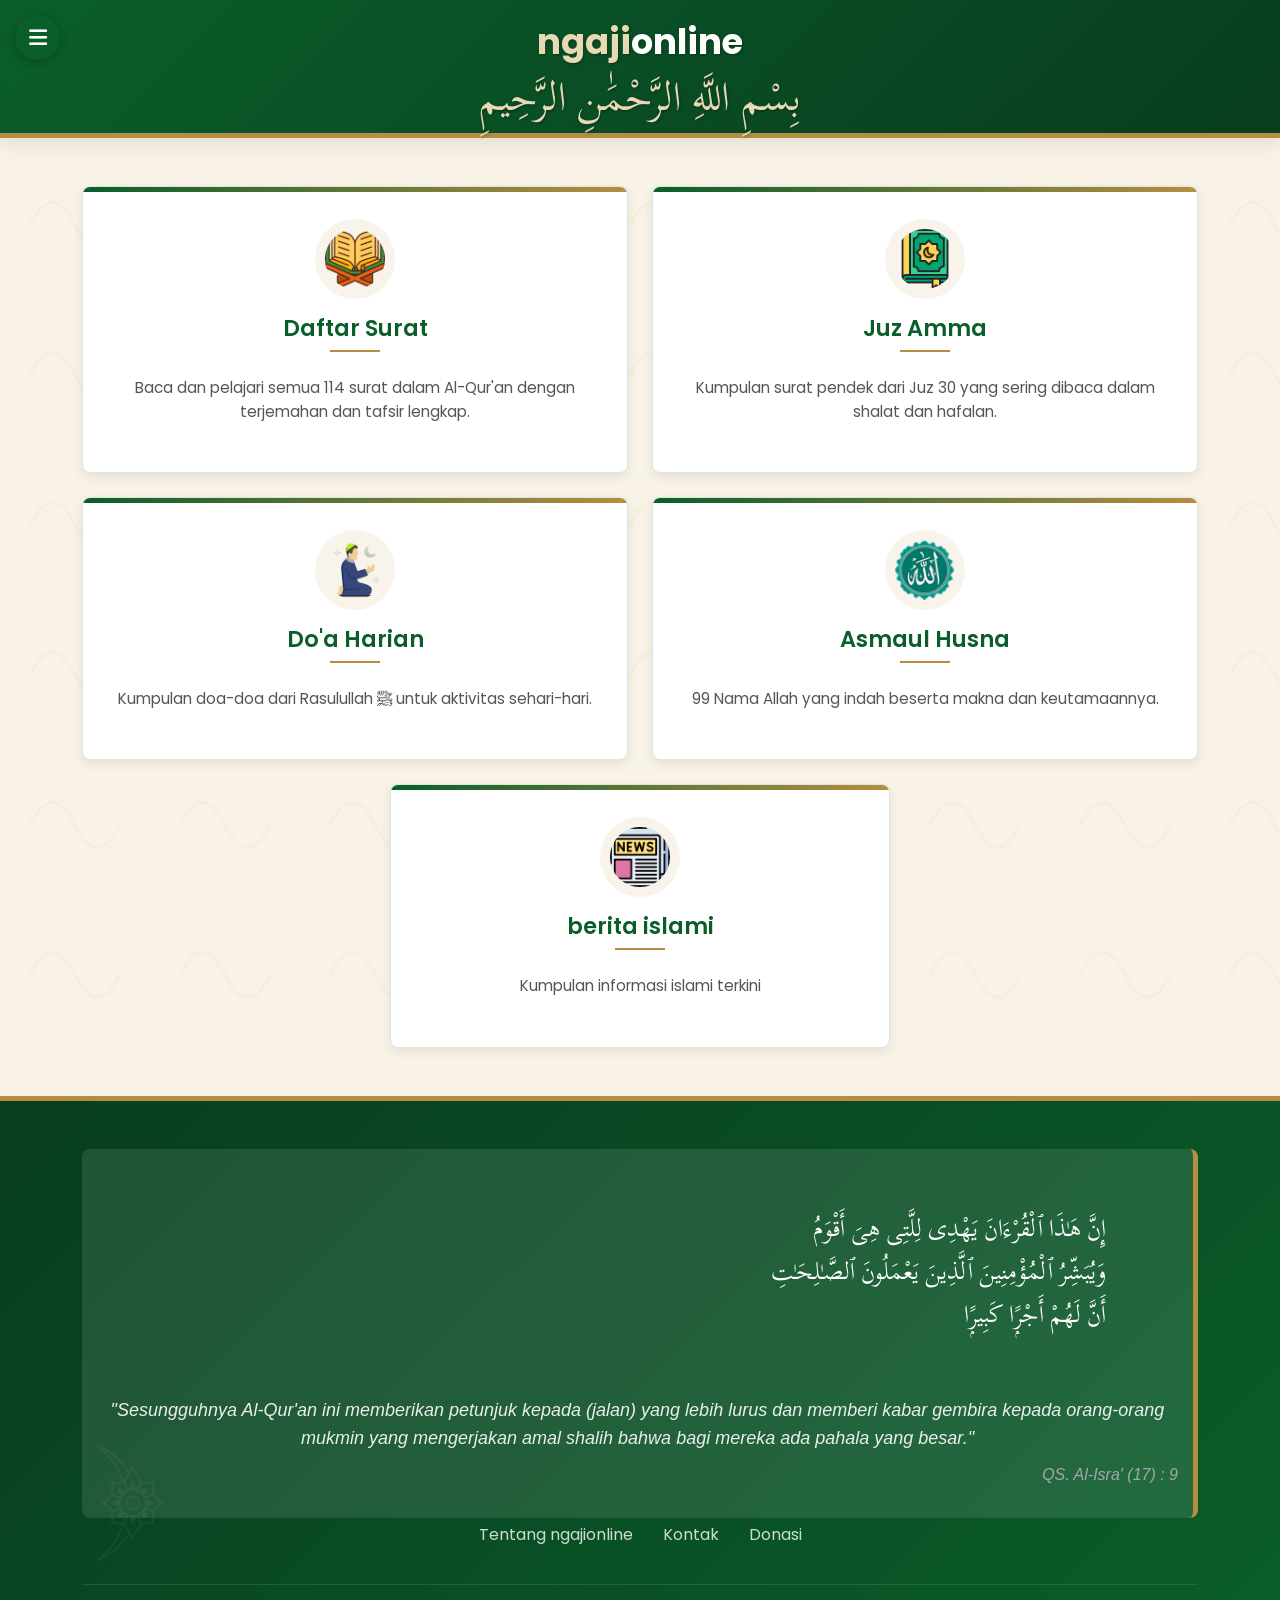
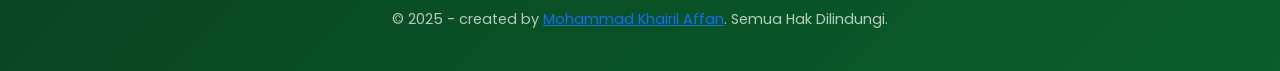
==== commit dc815a32: "Add files via upload" ====
--- a/index.html
+++ b/index.html
@@ -776,8 +776,8 @@
     const problemLocation = document.getElementById('issueLocation').value;
     
     // Kirim via WhatsApp (contoh)
-    const whatsappNumber = "6281234567890";
-    const message = `*Laporan Masalah*%0A%0ANama: ${problemName}%0ADeskripsi: ${problemDesc}%0ALokasi: ${problemLocation}`;
+    const whatsappNumber = "+6289630961095";
+    const message = `*Laporan Masalah*%0A%0ANama masalah: ${problemName}%0ADeskripsi: ${problemDesc}%0ALetak masalah: ${problemLocation}`;
     
     window.open(`https://wa.me/${whatsappNumber}?text=${message}`, '_blank');
     
@@ -867,93 +867,98 @@
       </div>
     </header>
 
-    <!-- Main Content -->
-    <main class="container my-5">
-      <!-- Feature Cards Grid -->
-      <div class="row g-4">
-        <div class="col-md-6">
-          <a href="surat" class="menu-card">
-            <div class="card-icon">
-              <img
-                src="img/icon-surat.png"
-                alt="Daftar Surat"
-                style="
-                  width: 60px;
-                  height: 60px;
-                  object-fit: cover;
-                  border-radius: 50%;
-                "
-              />
-            </div>
-            <h3 class="card-title">Daftar Surat</h3>
-            <p class="card-desc">
-              Baca dan pelajari semua 114 surat dalam Al-Qur'an dengan
-              terjemahan dan tafsir lengkap.
-            </p>
-          </a>
-        </div>
-        <div class="col-md-6">
-          <a href="juz-amma" class="menu-card">
-            <div class="card-icon">
-              <img
-                src="img/juz-amma.png"
-                alt="Juz Amma"
-                style="
-                  width: 60px;
-                  height: 60px;
-                  object-fit: cover;
-                  border-radius: 50%;
-                "
-              />
-            </div>
-            <h3 class="card-title">Juz Amma</h3>
-            <p class="card-desc">
-              Kumpulan surat pendek dari Juz 30 yang sering dibaca dalam shalat
-              dan hafalan.
-            </p>
-          </a>
-        </div>
-        <div class="col-md-6">
-          <a href="doa-doa" class="menu-card">
-            <div class="card-icon">
-              <img
-                src="img/icon_doa.png"
-                alt="Doa Harian"
-                style="
-                  width: 60px;
-                  height: 60px;
-                  object-fit: cover;
-                  border-radius: 50%;
-                "
-              />
-            </div>
-            <h3 class="card-title">Do'a Harian</h3>
-            <p class="card-desc">
-              Kumpulan doa-doa dari Rasulullah ﷺ untuk aktivitas sehari-hari.
-            </p>
-          </a>
-        </div>
-        <div class="col-md-6">
-          <a href="asmaul-husna" class="menu-card">
-            <div class="card-icon">
-              <img
-                src="img/icon-asmaul-husna.png"
-                alt="Asmaul Husna"
-                style="
-                  width: 60px;
-                  height: 60px;
-                  object-fit: cover;
-                  border-radius: 50%;
-                "
-              />
-            </div>
-            <h3 class="card-title">Asmaul Husna</h3>
-            <p class="card-desc">
-              99 Nama Allah yang indah beserta makna dan keutamaannya.
-            </p>
-          </a>
-        </div>
-        <div class="col-md-6">
+ <main class="container my-5">
+    <!-- Feature Cards Grid -->
+    <div class="row g-4">
+      <!-- Baris Pertama - 2 Kolom -->
+      <div class="col-md-6">
+        <a href="surat" class="menu-card">
+          <div class="card-icon">
+            <img
+              src="img/icon-surat.png"
+              alt="Daftar Surat"
+              style="
+                width: 60px;
+                height: 60px;
+                object-fit: cover;
+                border-radius: 50%;
+              "
+            />
+          </div>
+          <h3 class="card-title">Daftar Surat</h3>
+          <p class="card-desc">
+            Baca dan pelajari semua 114 surat dalam Al-Qur'an dengan
+            terjemahan dan tafsir lengkap.
+          </p>
+        </a>
+      </div>
+      <div class="col-md-6">
+        <a href="juz-amma" class="menu-card">
+          <div class="card-icon">
+            <img
+              src="img/juz-amma.png"
+              alt="Juz Amma"
+              style="
+                width: 60px;
+                height: 60px;
+                object-fit: cover;
+                border-radius: 50%;
+              "
+            />
+          </div>
+          <h3 class="card-title">Juz Amma</h3>
+          <p class="card-desc">
+            Kumpulan surat pendek dari Juz 30 yang sering dibaca dalam shalat
+            dan hafalan.
+          </p>
+        </a>
+      </div>
+      
+      <!-- Baris Kedua - 2 Kolom -->
+      <div class="col-md-6">
+        <a href="doa-doa" class="menu-card">
+          <div class="card-icon">
+            <img
+              src="img/icon_doa.png"
+              alt="Doa Harian"
+              style="
+                width: 60px;
+                height: 60px;
+                object-fit: cover;
+                border-radius: 50%;
+              "
+            />
+          </div>
+          <h3 class="card-title">Do'a Harian</h3>
+          <p class="card-desc">
+            Kumpulan doa-doa dari Rasulullah ﷺ untuk aktivitas sehari-hari.
+          </p>
+        </a>
+      </div>
+      <div class="col-md-6">
+        <a href="asmaul-husna" class="menu-card">
+          <div class="card-icon">
+            <img
+              src="img/icon-asmaul-husna.png"
+              alt="Asmaul Husna"
+              style="
+                width: 60px;
+                height: 60px;
+                object-fit: cover;
+                border-radius: 50%;
+              "
+            />
+          </div>
+          <h3 class="card-title">Asmaul Husna</h3>
+          <p class="card-desc">
+            99 Nama Allah yang indah beserta makna dan keutamaannya.
+          </p>
+        </a>
+      </div>
+      
+      <!-- Baris Ketiga - 1 Kolom di Tengah -->
+      <div class="col-12 d-flex justify-content-center">
+        <div class="col-md-6" style="max-width: 500px;">
           <a href="berita-islam" class="menu-card">
             <div class="card-icon">
               <img
@@ -972,7 +977,8 @@
           </a>
         </div>
       </div>
-    </main>
+    </div>
+  </main>
 
     <!-- Footer with Verse -->
     <footer class="main-footer">
